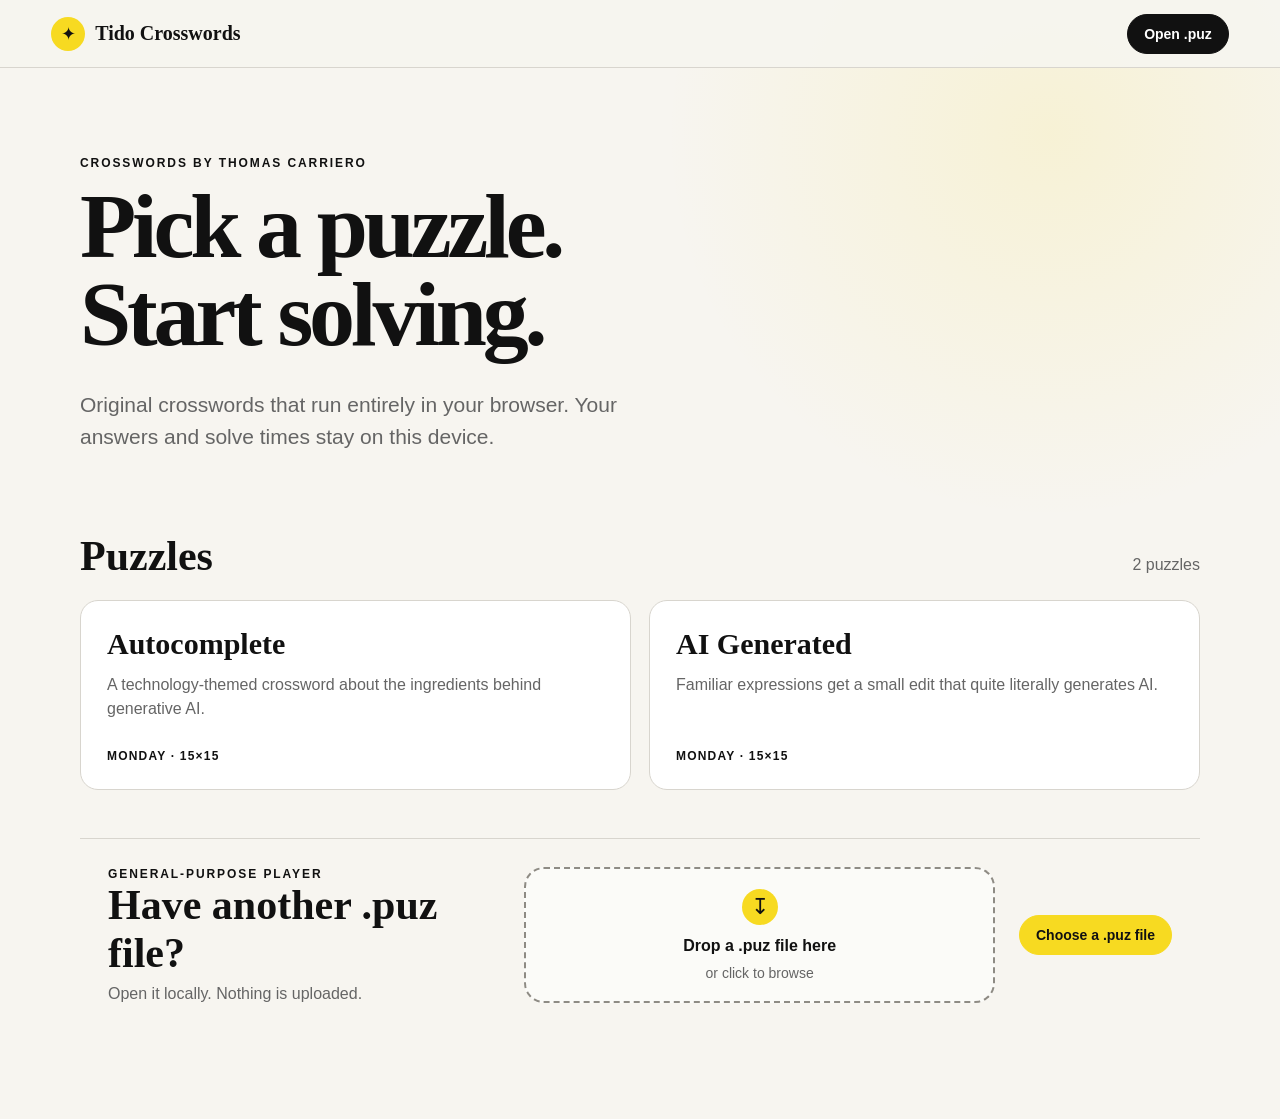
==== web/index.html @ a7cb9ff4 "Build reusable crossword toolkit and puzzle site Generalize the construction and export workflow, pr" ====
<!doctype html>
<html lang="en">
  <head>
    <meta charset="utf-8" />
    <meta name="viewport" content="width=device-width, initial-scale=1" />
    <meta name="color-scheme" content="light" />
    <meta
      name="description"
      content="Original crosswords by Thomas Carriero, plus a private in-browser .puz player."
    />
    <title>Tido Crosswords</title>
    <link rel="stylesheet" href="styles.css" />
  </head>
  <body>
    <header class="site-header">
      <a class="brand" href="index.html" aria-label="Tido Crosswords home">
        <span class="brand-mark" aria-hidden="true">✦</span>
        <span>Tido Crosswords</span>
      </a>
      <button class="button button-dark" id="open-button" type="button">
        Open .puz
      </button>
      <input id="file-input" type="file" accept=".puz,application/x-crossword" hidden />
    </header>

    <main>
      <section class="welcome" id="welcome">
        <div class="welcome-copy">
          <p class="eyebrow">CROSSWORDS BY THOMAS CARRIERO</p>
          <h1>Pick a puzzle.<br />Start solving.</h1>
          <p class="intro">
            Original crosswords that run entirely in your browser. Your
            answers and solve times stay on this device.
          </p>
        </div>
        <section class="puzzle-library" aria-labelledby="puzzle-library-title">
          <div class="library-heading">
            <h2 id="puzzle-library-title">Puzzles</h2>
            <p id="library-status" aria-live="polite">Loading puzzles…</p>
          </div>
          <div class="puzzle-cards" id="puzzle-list"></div>
        </section>
        <section class="open-your-own" aria-labelledby="open-your-own-title">
          <div>
            <p class="eyebrow">GENERAL-PURPOSE PLAYER</p>
            <h2 id="open-your-own-title">Have another .puz file?</h2>
            <p>Open it locally. Nothing is uploaded.</p>
          </div>
          <button class="drop-zone" id="drop-zone" type="button">
            <span class="drop-icon" aria-hidden="true">↧</span>
            <strong>Drop a .puz file here</strong>
            <span>or click to browse</span>
          </button>
          <button class="button button-primary" id="welcome-open" type="button">
            Choose a .puz file
          </button>
        </section>
      </section>

      <section class="solver" id="solver" hidden>
        <div class="puzzle-heading">
          <div>
            <p class="eyebrow">CROSSWORD</p>
            <h1 id="puzzle-title">Untitled Crossword</h1>
            <p class="byline" id="puzzle-author"></p>
          </div>
          <div class="puzzle-actions">
            <button class="button button-quiet" id="gallery-button" type="button">
              All puzzles
            </button>
            <div class="timer" id="timer" aria-label="Elapsed time">0:00</div>
            <button class="button button-quiet" id="check-button" type="button">
              Check
            </button>
            <button class="button button-quiet" id="reveal-button" type="button">
              Reveal word
            </button>
            <button class="button button-quiet" id="reset-button" type="button">
              Reset
            </button>
          </div>
        </div>

        <div class="solver-layout">
          <div class="board-column">
            <div
              class="grid"
              id="grid"
              role="grid"
              aria-label="Crossword grid"
              tabindex="0"
            ></div>
            <input
              class="keyboard-input"
              id="keyboard-input"
              type="text"
              inputmode="text"
              autocomplete="off"
              autocapitalize="characters"
              spellcheck="false"
              aria-label="Crossword letter input"
            />
            <div class="current-clue" id="current-clue" aria-live="polite"></div>
            <p class="keyboard-help">
              Arrow keys move · Space or Enter changes direction · Tab skips clues
            </p>
          </div>

          <aside class="clues" aria-label="Crossword clues">
            <section class="clue-section">
              <h2>Across</h2>
              <ol class="clue-list" id="across-clues"></ol>
            </section>
            <section class="clue-section">
              <h2>Down</h2>
              <ol class="clue-list" id="down-clues"></ol>
            </section>
          </aside>
        </div>
      </section>
    </main>

    <div class="toast" id="toast" role="status" aria-live="polite"></div>

    <script src="puz.js"></script>
    <script src="app.js"></script>
  </body>
</html>
---- web/styles.css ----
:root {
  --ink: #111111;
  --muted: #656565;
  --paper: #f7f5f0;
  --panel: #ffffff;
  --line: #d8d5ce;
  --yellow: #f7da21;
  --blue: #a7d8ff;
  --blue-soft: #dceeff;
  --wrong: #f5b8b8;
  --revealed: #2c6c9c;
  font-family:
    Inter, ui-sans-serif, -apple-system, BlinkMacSystemFont, "Segoe UI", sans-serif;
  color: var(--ink);
  background: var(--paper);
  font-synthesis: none;
}

* {
  box-sizing: border-box;
}

html,
body {
  min-height: 100%;
  margin: 0;
}

body {
  background:
    radial-gradient(circle at 82% 12%, rgba(247, 218, 33, 0.13), transparent 24rem),
    var(--paper);
}

button,
input {
  font: inherit;
}

button {
  color: inherit;
}

.site-header {
  height: 68px;
  padding: 0 clamp(18px, 4vw, 64px);
  border-bottom: 1px solid var(--line);
  background: rgba(247, 245, 240, 0.9);
  display: flex;
  align-items: center;
  justify-content: space-between;
  position: relative;
  z-index: 10;
}

.brand {
  display: inline-flex;
  align-items: center;
  gap: 10px;
  color: var(--ink);
  font-family: Georgia, "Times New Roman", serif;
  font-size: 20px;
  font-weight: 700;
  text-decoration: none;
}

.brand-mark {
  width: 34px;
  height: 34px;
  border-radius: 50%;
  background: var(--yellow);
  display: grid;
  place-items: center;
  font-family: ui-sans-serif, sans-serif;
  font-size: 18px;
}

.button {
  min-height: 40px;
  padding: 9px 16px;
  border: 1px solid var(--ink);
  border-radius: 999px;
  background: transparent;
  font-size: 14px;
  font-weight: 700;
  cursor: pointer;
  transition:
    transform 120ms ease,
    background 120ms ease,
    color 120ms ease;
}

.button:hover {
  transform: translateY(-1px);
}

.button:focus-visible,
.drop-zone:focus-visible,
.puzzle-card:focus-visible,
.cell:focus-visible,
.clue-button:focus-visible {
  outline: 3px solid #2674b8;
  outline-offset: 3px;
}

.button-dark {
  background: var(--ink);
  color: white;
}

.button-primary {
  border-color: var(--yellow);
  background: var(--yellow);
}

.button-large {
  min-height: 50px;
  padding-inline: 24px;
  font-size: 16px;
}

.button-quiet {
  border-color: var(--line);
  background: var(--panel);
}

.welcome {
  width: min(1120px, calc(100% - 36px));
  min-height: calc(100vh - 68px);
  margin: 0 auto;
  padding: clamp(48px, 7vw, 88px) 0;
  display: grid;
  gap: 48px;
  align-content: start;
}

.eyebrow {
  margin: 0 0 12px;
  font-size: 12px;
  font-weight: 800;
  letter-spacing: 0.16em;
}

.welcome h1,
.puzzle-heading h1 {
  font-family: Georgia, "Times New Roman", serif;
  letter-spacing: -0.045em;
}

.welcome h1 {
  max-width: 720px;
  margin: 0;
  font-size: clamp(48px, 7.3vw, 92px);
  line-height: 0.96;
}

.intro {
  max-width: 590px;
  margin: 30px 0;
  color: var(--muted);
  font-size: clamp(17px, 2vw, 21px);
  line-height: 1.55;
}

.puzzle-library {
  display: grid;
  gap: 20px;
}

.library-heading {
  display: flex;
  align-items: baseline;
  justify-content: space-between;
  gap: 24px;
}

.library-heading h2,
.open-your-own h2 {
  margin: 0;
  font-family: Georgia, "Times New Roman", serif;
  font-size: clamp(28px, 4vw, 42px);
}

.library-heading p,
.open-your-own p {
  margin: 0;
  color: var(--muted);
}

.puzzle-cards {
  display: grid;
  grid-template-columns: repeat(auto-fit, minmax(260px, 1fr));
  gap: 18px;
}

.puzzle-card {
  min-height: 190px;
  padding: 26px;
  border: 1px solid var(--line);
  border-radius: 18px;
  background: var(--panel);
  display: flex;
  flex-direction: column;
  align-items: flex-start;
  gap: 12px;
  text-align: left;
  cursor: pointer;
  transition:
    transform 140ms ease,
    border-color 140ms ease,
    box-shadow 140ms ease;
}

.puzzle-card:hover {
  border-color: var(--ink);
  box-shadow: 0 12px 30px rgba(17, 17, 17, 0.08);
  transform: translateY(-2px);
}

.puzzle-card h3 {
  margin: 0;
  font-family: Georgia, "Times New Roman", serif;
  font-size: 30px;
}

.puzzle-card p {
  margin: 0;
  color: var(--muted);
  line-height: 1.5;
}

.puzzle-meta {
  margin-top: auto;
  font-size: 12px;
  font-weight: 800;
  letter-spacing: 0.1em;
  text-transform: uppercase;
}

.open-your-own {
  padding: 28px;
  border-top: 1px solid var(--line);
  display: grid;
  grid-template-columns: minmax(220px, 1fr) minmax(280px, 1.2fr) auto;
  align-items: center;
  gap: 24px;
}

.open-your-own .eyebrow {
  color: var(--ink);
}

.open-your-own h2 {
  margin-bottom: 8px;
}

.drop-zone {
  min-height: 120px;
  padding: 20px;
  border: 2px dashed #8e8b84;
  border-radius: 20px;
  background: rgba(255, 255, 255, 0.55);
  display: flex;
  flex-direction: column;
  align-items: center;
  justify-content: center;
  gap: 10px;
  cursor: pointer;
  transition:
    border-color 150ms ease,
    background 150ms ease,
    transform 150ms ease;
}

.drop-zone:hover,
.drop-zone.is-dragging {
  border-color: var(--ink);
  background: var(--panel);
  transform: translateY(-2px);
}

.drop-zone span:last-child {
  color: var(--muted);
  font-size: 14px;
}

.drop-icon {
  width: 36px;
  height: 36px;
  margin-bottom: 2px;
  border-radius: 50%;
  background: var(--yellow);
  display: grid;
  place-items: center;
  font-size: 22px;
  line-height: 1;
}

.solver {
  width: min(1500px, calc(100% - 36px));
  margin: 0 auto;
  padding: 36px 0 64px;
}

.puzzle-heading {
  margin-bottom: 28px;
  padding-bottom: 24px;
  border-bottom: 1px solid var(--line);
  display: flex;
  align-items: flex-end;
  justify-content: space-between;
  gap: 28px;
}

.puzzle-heading h1 {
  margin: 0;
  font-size: clamp(32px, 4vw, 52px);
  line-height: 1.05;
}

.byline {
  margin: 8px 0 0;
  color: var(--muted);
  font-size: 14px;
}

.puzzle-actions {
  display: flex;
  align-items: center;
  justify-content: flex-end;
  flex-wrap: wrap;
  gap: 8px;
}

.timer {
  min-width: 76px;
  padding-right: 14px;
  font-variant-numeric: tabular-nums;
  font-size: 22px;
  font-weight: 700;
  text-align: right;
}

.solver-layout {
  display: grid;
  grid-template-columns: minmax(360px, 680px) minmax(420px, 1fr);
  gap: clamp(32px, 5vw, 80px);
  align-items: start;
}

.board-column {
  width: 100%;
  min-width: 0;
}

.grid {
  --columns: 15;
  width: 100%;
  aspect-ratio: var(--columns) / var(--rows, 15);
  border: 3px solid var(--ink);
  background: var(--ink);
  display: grid;
  grid-template-columns: repeat(var(--columns), minmax(0, 1fr));
  grid-template-rows: repeat(var(--rows), minmax(0, 1fr));
  gap: 1px;
  user-select: none;
}

.grid:focus {
  outline: none;
}

.keyboard-input {
  width: 1px;
  height: 1px;
  padding: 0;
  border: 0;
  opacity: 0;
  position: fixed;
  left: 0;
  bottom: 0;
  font-size: 16px;
  pointer-events: none;
}

.cell {
  min-width: 0;
  min-height: 0;
  padding: 0;
  border: 0;
  border-radius: 0;
  background: white;
  position: relative;
  display: grid;
  place-items: center;
  cursor: pointer;
  line-height: 1;
}

.cell.block {
  background: var(--ink);
  cursor: default;
}

.cell.in-word {
  background: var(--blue-soft);
}

.cell.selected {
  background: var(--blue);
}

.cell.wrong {
  background: var(--wrong);
}

.cell.revealed .letter {
  color: var(--revealed);
}

.cell-number {
  position: absolute;
  top: 2px;
  left: 3px;
  z-index: 1;
  font-size: clamp(6px, 1.05vw, 12px);
  font-weight: 600;
}

.letter {
  padding-top: 8%;
  font-size: clamp(13px, 2.65vw, 34px);
  font-weight: 500;
  text-transform: uppercase;
}

.current-clue {
  min-height: 64px;
  margin-top: 12px;
  padding: 14px 16px;
  border-left: 6px solid #4d9dd8;
  background: var(--blue-soft);
  display: flex;
  align-items: baseline;
  gap: 10px;
  line-height: 1.35;
}

.current-clue-number {
  flex: none;
  font-weight: 800;
}

.keyboard-help {
  margin: 12px 0 0;
  color: var(--muted);
  font-size: 12px;
  text-align: center;
}

.clues {
  max-height: min(800px, calc(100vh - 190px));
  padding-right: 8px;
  display: grid;
  grid-template-columns: repeat(2, minmax(0, 1fr));
  gap: 26px;
  overflow: auto;
  scrollbar-color: #a8a59f transparent;
}

.clue-section h2 {
  margin: 0 0 12px;
  padding-bottom: 10px;
  border-bottom: 2px solid var(--ink);
  font-family: Georgia, "Times New Roman", serif;
  font-size: 24px;
}

.clue-list {
  margin: 0;
  padding: 0;
  list-style: none;
}

.clue-button {
  width: 100%;
  padding: 9px 8px;
  border: 0;
  border-radius: 4px;
  background: transparent;
  display: grid;
  grid-template-columns: 32px 1fr;
  gap: 4px;
  text-align: left;
  line-height: 1.35;
  cursor: pointer;
}

.clue-button:hover {
  background: #eceae5;
}

.clue-button.active {
  background: var(--blue-soft);
}

.clue-number {
  font-weight: 800;
  text-align: right;
}

.toast {
  max-width: min(420px, calc(100% - 32px));
  min-height: 44px;
  padding: 12px 18px;
  border-radius: 999px;
  background: var(--ink);
  color: white;
  box-shadow: 0 8px 30px rgba(0, 0, 0, 0.2);
  position: fixed;
  left: 50%;
  bottom: 22px;
  z-index: 20;
  opacity: 0;
  pointer-events: none;
  text-align: center;
  transform: translate(-50%, 12px);
  transition:
    opacity 180ms ease,
    transform 180ms ease;
}

.toast.visible {
  opacity: 1;
  transform: translate(-50%, 0);
}

@media (max-width: 1040px) {
  .solver-layout {
    grid-template-columns: minmax(0, 650px);
    justify-content: center;
  }

  .clues {
    max-height: none;
    padding-right: 0;
    overflow: visible;
  }
}

@media (max-width: 760px) {
  .site-header {
    height: 60px;
  }

  .brand {
    font-size: 17px;
  }

  .brand-mark {
    width: 30px;
    height: 30px;
  }

  .welcome {
    min-height: calc(100vh - 60px);
    padding: 48px 0;
    gap: 38px;
  }

  .library-heading {
    align-items: flex-start;
    flex-direction: column;
    gap: 6px;
  }

  .open-your-own {
    padding-inline: 0;
    grid-template-columns: 1fr;
  }

  .drop-zone {
    min-height: 150px;
  }

  .solver {
    width: 100%;
    padding-top: 22px;
  }

  .puzzle-heading {
    width: calc(100% - 28px);
    margin-inline: auto;
    align-items: flex-start;
    flex-direction: column;
    gap: 18px;
  }

  .puzzle-actions {
    width: 100%;
    justify-content: flex-start;
  }

  .timer {
    margin-right: auto;
    padding-right: 6px;
    text-align: left;
  }

  .solver-layout {
    display: block;
  }

  .grid {
    border-right-width: 2px;
    border-left-width: 2px;
  }

  .cell-number {
    top: 1px;
    left: 2px;
    font-size: clamp(6px, 1.8vw, 11px);
  }

  .letter {
    font-size: clamp(14px, 5.2vw, 31px);
  }

  .current-clue {
    margin-top: 0;
    border-left: 0;
    border-bottom: 1px solid #b5d1e8;
  }

  .keyboard-help {
    display: none;
  }

  .clues {
    padding: 32px 14px 0;
    grid-template-columns: 1fr;
  }
}

@media (max-width: 470px) {
  .site-header .button {
    min-height: 36px;
    padding: 7px 12px;
    font-size: 12px;
  }

  .brand-mark {
    display: none;
  }

  .welcome h1 {
    font-size: 46px;
  }

  .button-quiet {
    padding-inline: 11px;
    font-size: 12px;
  }
}

@media (prefers-reduced-motion: reduce) {
  *,
  *::before,
  *::after {
    scroll-behavior: auto !important;
    transition-duration: 0.01ms !important;
  }
}
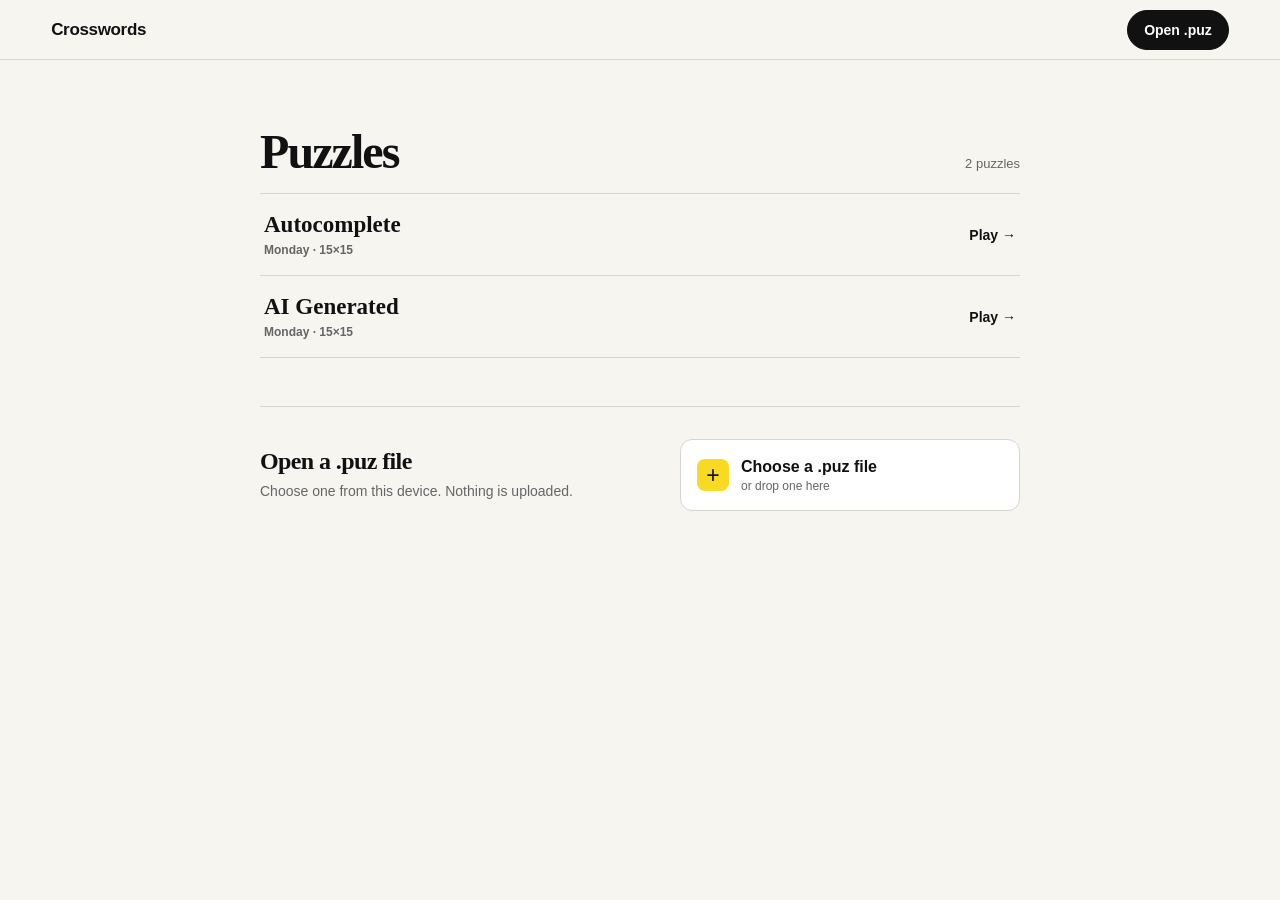
==== commit 9641f1a3: "Simplify crossword puzzle selection Put the puzzle list and local file picker first, and keep naviga" ====
--- a/web/index.html
+++ b/web/index.html
@@ -2,21 +2,21 @@
 <html lang="en">
   <head>
     <meta charset="utf-8" />
-    <meta name="viewport" content="width=device-width, initial-scale=1" />
+    <meta
+      name="viewport"
+      content="width=device-width, initial-scale=1, viewport-fit=cover"
+    />
     <meta name="color-scheme" content="light" />
     <meta
       name="description"
-      content="Original crosswords by Thomas Carriero, plus a private in-browser .puz player."
+      content="Play a crossword or open a .puz file in your browser."
     />
-    <title>Tido Crosswords</title>
+    <title>Crosswords</title>
     <link rel="stylesheet" href="styles.css" />
   </head>
   <body>
     <header class="site-header">
-      <a class="brand" href="index.html" aria-label="Tido Crosswords home">
-        <span class="brand-mark" aria-hidden="true">✦</span>
-        <span>Tido Crosswords</span>
-      </a>
+      <a class="brand" href="/" aria-label="Crosswords home">Crosswords</a>
       <button class="button button-dark" id="open-button" type="button">
         Open .puz
       </button>
@@ -25,34 +25,24 @@
 
     <main>
       <section class="welcome" id="welcome">
-        <div class="welcome-copy">
-          <p class="eyebrow">CROSSWORDS BY THOMAS CARRIERO</p>
-          <h1>Pick a puzzle.<br />Start solving.</h1>
-          <p class="intro">
-            Original crosswords that run entirely in your browser. Your
-            answers and solve times stay on this device.
-          </p>
-        </div>
         <section class="puzzle-library" aria-labelledby="puzzle-library-title">
           <div class="library-heading">
-            <h2 id="puzzle-library-title">Puzzles</h2>
+            <h1 id="puzzle-library-title">Puzzles</h1>
             <p id="library-status" aria-live="polite">Loading puzzles…</p>
           </div>
           <div class="puzzle-cards" id="puzzle-list"></div>
         </section>
         <section class="open-your-own" aria-labelledby="open-your-own-title">
           <div>
-            <p class="eyebrow">GENERAL-PURPOSE PLAYER</p>
-            <h2 id="open-your-own-title">Have another .puz file?</h2>
-            <p>Open it locally. Nothing is uploaded.</p>
+            <h2 id="open-your-own-title">Open a .puz file</h2>
+            <p>Choose one from this device. Nothing is uploaded.</p>
           </div>
           <button class="drop-zone" id="drop-zone" type="button">
-            <span class="drop-icon" aria-hidden="true">↧</span>
-            <strong>Drop a .puz file here</strong>
-            <span>or click to browse</span>
-          </button>
-          <button class="button button-primary" id="welcome-open" type="button">
-            Choose a .puz file
+            <span class="drop-icon" aria-hidden="true">+</span>
+            <span class="drop-copy">
+              <strong>Choose a .puz file</strong>
+              <span>or drop one here</span>
+            </span>
           </button>
         </section>
       </section>
@@ -66,14 +56,16 @@
           </div>
           <div class="puzzle-actions">
             <button class="button button-quiet" id="gallery-button" type="button">
-              All puzzles
+              <span class="wide-label">All puzzles</span>
+              <span class="narrow-label">Puzzles</span>
             </button>
             <div class="timer" id="timer" aria-label="Elapsed time">0:00</div>
             <button class="button button-quiet" id="check-button" type="button">
               Check
             </button>
             <button class="button button-quiet" id="reveal-button" type="button">
-              Reveal word
+              <span class="wide-label">Reveal word</span>
+              <span class="narrow-label">Reveal</span>
             </button>
             <button class="button button-quiet" id="reset-button" type="button">
               Reset
@@ -97,6 +89,8 @@
               inputmode="text"
               autocomplete="off"
               autocapitalize="characters"
+              autocorrect="off"
+              enterkeyhint="next"
               spellcheck="false"
               aria-label="Crossword letter input"
             />
--- a/web/styles.css
+++ b/web/styles.css
@@ -20,6 +20,14 @@
   box-sizing: border-box;
 }
 
+[hidden] {
+  display: none !important;
+}
+
+html {
+  -webkit-text-size-adjust: 100%;
+}
+
 html,
 body {
   min-height: 100%;
@@ -27,9 +35,8 @@
 }
 
 body {
-  background:
-    radial-gradient(circle at 82% 12%, rgba(247, 218, 33, 0.13), transparent 24rem),
-    var(--paper);
+  overflow-x: hidden;
+  background: var(--paper);
 }
 
 button,
@@ -39,13 +46,14 @@
 
 button {
   color: inherit;
+  touch-action: manipulation;
 }
 
 .site-header {
-  height: 68px;
+  height: 60px;
   padding: 0 clamp(18px, 4vw, 64px);
   border-bottom: 1px solid var(--line);
-  background: rgba(247, 245, 240, 0.9);
+  background: var(--paper);
   display: flex;
   align-items: center;
   justify-content: space-between;
@@ -56,23 +64,11 @@
 .brand {
   display: inline-flex;
   align-items: center;
-  gap: 10px;
   color: var(--ink);
-  font-family: Georgia, "Times New Roman", serif;
-  font-size: 20px;
-  font-weight: 700;
+  font-size: 17px;
+  font-weight: 800;
+  letter-spacing: -0.02em;
   text-decoration: none;
-}
-
-.brand-mark {
-  width: 34px;
-  height: 34px;
-  border-radius: 50%;
-  background: var(--yellow);
-  display: grid;
-  place-items: center;
-  font-family: ui-sans-serif, sans-serif;
-  font-size: 18px;
 }
 
 .button {
@@ -108,27 +104,20 @@
   color: white;
 }
 
-.button-primary {
-  border-color: var(--yellow);
-  background: var(--yellow);
-}
-
-.button-large {
-  min-height: 50px;
-  padding-inline: 24px;
-  font-size: 16px;
-}
-
 .button-quiet {
   border-color: var(--line);
   background: var(--panel);
 }
 
+.narrow-label {
+  display: none;
+}
+
 .welcome {
-  width: min(1120px, calc(100% - 36px));
-  min-height: calc(100vh - 68px);
+  width: min(760px, calc(100% - 36px));
+  min-height: calc(100vh - 60px);
   margin: 0 auto;
-  padding: clamp(48px, 7vw, 88px) 0;
+  padding: clamp(36px, 6vw, 64px) 0;
   display: grid;
   gap: 48px;
   align-content: start;
@@ -141,158 +130,160 @@
   letter-spacing: 0.16em;
 }
 
-.welcome h1,
 .puzzle-heading h1 {
   font-family: Georgia, "Times New Roman", serif;
   letter-spacing: -0.045em;
 }
 
-.welcome h1 {
-  max-width: 720px;
-  margin: 0;
-  font-size: clamp(48px, 7.3vw, 92px);
-  line-height: 0.96;
-}
-
-.intro {
-  max-width: 590px;
-  margin: 30px 0;
-  color: var(--muted);
-  font-size: clamp(17px, 2vw, 21px);
-  line-height: 1.55;
-}
-
 .puzzle-library {
   display: grid;
-  gap: 20px;
+  gap: 14px;
 }
 
 .library-heading {
   display: flex;
   align-items: baseline;
   justify-content: space-between;
+  gap: 16px;
+}
+
+.library-heading h1 {
+  margin: 0;
+  font-family: Georgia, "Times New Roman", serif;
+  font-size: clamp(36px, 5vw, 48px);
+  letter-spacing: -0.04em;
+}
+
+.library-heading p {
+  margin: 0;
+  color: var(--muted);
+  font-size: 13px;
+}
+
+.puzzle-cards {
+  border-top: 1px solid var(--line);
+  display: block;
+}
+
+.puzzle-card {
+  width: 100%;
+  min-height: 82px;
+  padding: 16px 4px;
+  border: 0;
+  border-bottom: 1px solid var(--line);
+  border-radius: 0;
+  background: transparent;
+  display: flex;
+  align-items: center;
+  justify-content: space-between;
+  gap: 20px;
+  text-align: left;
+  cursor: pointer;
+  transition:
+    background 120ms ease,
+    padding 120ms ease;
+}
+
+.puzzle-card:hover {
+  padding-inline: 12px;
+  background: var(--panel);
+}
+
+.puzzle-card-copy {
+  min-width: 0;
+  display: grid;
+  gap: 5px;
+}
+
+.puzzle-card h2 {
+  margin: 0;
+  font-family: Georgia, "Times New Roman", serif;
+  font-size: 23px;
+  line-height: 1.1;
+}
+
+.puzzle-meta {
+  color: var(--muted);
+  font-size: 12px;
+  font-weight: 600;
+}
+
+.puzzle-card-action {
+  flex: none;
+  font-size: 14px;
+  font-weight: 700;
+}
+
+.puzzle-card-action::after {
+  content: " →";
+}
+
+.open-your-own {
+  padding-top: 32px;
+  border-top: 1px solid var(--line);
+  display: grid;
+  grid-template-columns: minmax(0, 1fr) minmax(260px, 340px);
+  align-items: center;
   gap: 24px;
 }
 
-.library-heading h2,
 .open-your-own h2 {
   margin: 0;
   font-family: Georgia, "Times New Roman", serif;
-  font-size: clamp(28px, 4vw, 42px);
-}
-
-.library-heading p,
+  font-size: 24px;
+  letter-spacing: -0.025em;
+}
+
 .open-your-own p {
-  margin: 0;
+  margin: 7px 0 0;
   color: var(--muted);
-}
-
-.puzzle-cards {
-  display: grid;
-  grid-template-columns: repeat(auto-fit, minmax(260px, 1fr));
-  gap: 18px;
-}
-
-.puzzle-card {
-  min-height: 190px;
-  padding: 26px;
+  font-size: 14px;
+  line-height: 1.4;
+}
+
+.drop-zone {
+  width: 100%;
+  min-height: 72px;
+  padding: 14px 16px;
   border: 1px solid var(--line);
-  border-radius: 18px;
+  border-radius: 12px;
   background: var(--panel);
   display: flex;
-  flex-direction: column;
-  align-items: flex-start;
+  align-items: center;
+  justify-content: flex-start;
   gap: 12px;
   text-align: left;
   cursor: pointer;
   transition:
-    transform 140ms ease,
-    border-color 140ms ease,
-    box-shadow 140ms ease;
-}
-
-.puzzle-card:hover {
-  border-color: var(--ink);
-  box-shadow: 0 12px 30px rgba(17, 17, 17, 0.08);
-  transform: translateY(-2px);
-}
-
-.puzzle-card h3 {
-  margin: 0;
-  font-family: Georgia, "Times New Roman", serif;
-  font-size: 30px;
-}
-
-.puzzle-card p {
-  margin: 0;
-  color: var(--muted);
-  line-height: 1.5;
-}
-
-.puzzle-meta {
-  margin-top: auto;
-  font-size: 12px;
-  font-weight: 800;
-  letter-spacing: 0.1em;
-  text-transform: uppercase;
-}
-
-.open-your-own {
-  padding: 28px;
-  border-top: 1px solid var(--line);
-  display: grid;
-  grid-template-columns: minmax(220px, 1fr) minmax(280px, 1.2fr) auto;
-  align-items: center;
-  gap: 24px;
-}
-
-.open-your-own .eyebrow {
-  color: var(--ink);
-}
-
-.open-your-own h2 {
-  margin-bottom: 8px;
-}
-
-.drop-zone {
-  min-height: 120px;
-  padding: 20px;
-  border: 2px dashed #8e8b84;
-  border-radius: 20px;
-  background: rgba(255, 255, 255, 0.55);
-  display: flex;
-  flex-direction: column;
-  align-items: center;
-  justify-content: center;
-  gap: 10px;
-  cursor: pointer;
-  transition:
     border-color 150ms ease,
-    background 150ms ease,
-    transform 150ms ease;
+    background 150ms ease;
 }
 
 .drop-zone:hover,
 .drop-zone.is-dragging {
   border-color: var(--ink);
-  background: var(--panel);
-  transform: translateY(-2px);
-}
-
-.drop-zone span:last-child {
+  background: #fff;
+}
+
+.drop-copy {
+  display: grid;
+  gap: 3px;
+}
+
+.drop-copy span {
   color: var(--muted);
-  font-size: 14px;
+  font-size: 12px;
 }
 
 .drop-icon {
-  width: 36px;
-  height: 36px;
-  margin-bottom: 2px;
-  border-radius: 50%;
+  width: 32px;
+  height: 32px;
+  border-radius: 8px;
   background: var(--yellow);
   display: grid;
   place-items: center;
-  font-size: 22px;
+  flex: none;
+  font-size: 23px;
   line-height: 1;
 }
 
@@ -550,28 +541,30 @@
 
 @media (max-width: 760px) {
   .site-header {
-    height: 60px;
+    height: calc(56px + env(safe-area-inset-top));
+    padding-top: env(safe-area-inset-top);
+    padding-right: max(14px, env(safe-area-inset-right));
+    padding-left: max(14px, env(safe-area-inset-left));
+  }
+
+  body.is-solving .site-header {
+    display: none;
   }
 
   .brand {
-    font-size: 17px;
-  }
-
-  .brand-mark {
-    width: 30px;
-    height: 30px;
+    font-size: 16px;
   }
 
   .welcome {
-    min-height: calc(100vh - 60px);
-    padding: 48px 0;
-    gap: 38px;
+    min-height: calc(100vh - 56px);
+    padding: 28px 0 40px;
+    gap: 36px;
   }
 
   .library-heading {
-    align-items: flex-start;
-    flex-direction: column;
-    gap: 6px;
+    align-items: baseline;
+    flex-direction: row;
+    gap: 12px;
   }
 
   .open-your-own {
@@ -580,30 +573,65 @@
   }
 
   .drop-zone {
-    min-height: 150px;
+    min-height: 68px;
   }
 
   .solver {
     width: 100%;
-    padding-top: 22px;
+    min-height: 100dvh;
+    padding: max(12px, env(safe-area-inset-top)) 0
+      max(48px, env(safe-area-inset-bottom));
   }
 
   .puzzle-heading {
     width: calc(100% - 28px);
-    margin-inline: auto;
+    margin: 0 auto 12px;
+    padding-bottom: 12px;
     align-items: flex-start;
     flex-direction: column;
-    gap: 18px;
+    gap: 10px;
+  }
+
+  .puzzle-heading .eyebrow {
+    display: none;
+  }
+
+  .puzzle-heading h1 {
+    font-size: clamp(28px, 8vw, 38px);
+    line-height: 1;
+  }
+
+  .byline {
+    margin-top: 4px;
   }
 
   .puzzle-actions {
     width: 100%;
+    flex-wrap: nowrap;
     justify-content: flex-start;
+    gap: 4px;
+    overflow-x: auto;
+    scrollbar-width: none;
+  }
+
+  .puzzle-actions::-webkit-scrollbar {
+    display: none;
+  }
+
+  .puzzle-actions .button {
+    min-height: 40px;
+    padding: 7px 9px;
+    flex: none;
+    font-size: 12px;
+    white-space: nowrap;
   }
 
   .timer {
-    margin-right: auto;
-    padding-right: 6px;
+    min-width: 48px;
+    margin: 0;
+    padding: 0 2px;
+    flex: none;
+    font-size: 18px;
     text-align: left;
   }
 
@@ -611,9 +639,14 @@
     display: block;
   }
 
+  .board-column {
+    display: flex;
+    flex-direction: column;
+  }
+
   .grid {
-    border-right-width: 2px;
-    border-left-width: 2px;
+    border-width: 2px;
+    order: 0;
   }
 
   .cell-number {
@@ -627,9 +660,16 @@
   }
 
   .current-clue {
-    margin-top: 0;
+    min-height: 54px;
+    margin: 0 0 10px;
+    padding: 10px 14px;
     border-left: 0;
+    border-top: 1px solid #b5d1e8;
     border-bottom: 1px solid #b5d1e8;
+    position: sticky;
+    top: 0;
+    z-index: 6;
+    order: -1;
   }
 
   .keyboard-help {
@@ -637,7 +677,7 @@
   }
 
   .clues {
-    padding: 32px 14px 0;
+    padding: 24px 14px 0;
     grid-template-columns: 1fr;
   }
 }
@@ -649,17 +689,34 @@
     font-size: 12px;
   }
 
-  .brand-mark {
+  .library-heading h1 {
+    font-size: 34px;
+  }
+
+  .puzzle-card {
+    min-height: 76px;
+    padding: 14px 2px;
+  }
+
+  .puzzle-card:hover {
+    padding-inline: 8px;
+  }
+
+  .puzzle-card h2 {
+    font-size: 21px;
+  }
+
+  .puzzle-actions .button-quiet {
+    padding-inline: 7px;
+    font-size: 11px;
+  }
+
+  .wide-label {
     display: none;
   }
 
-  .welcome h1 {
-    font-size: 46px;
-  }
-
-  .button-quiet {
-    padding-inline: 11px;
-    font-size: 12px;
+  .narrow-label {
+    display: inline;
   }
 }
 
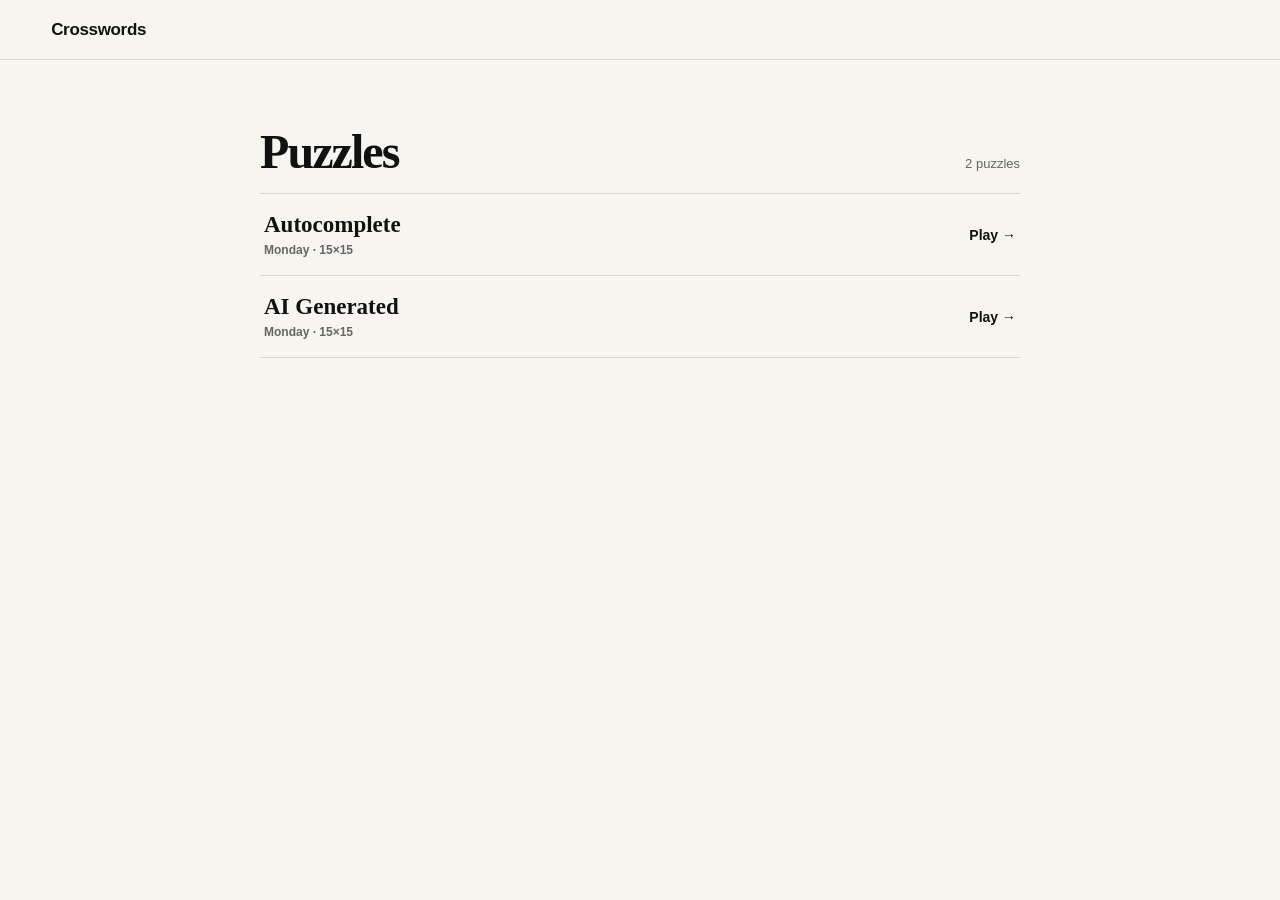
==== commit e317562e: "Remove custom puzzle uploads Keep the site focused on the published puzzle list and bundled solver. " ====
--- a/web/index.html
+++ b/web/index.html
@@ -9,7 +9,7 @@
     <meta name="color-scheme" content="light" />
     <meta
       name="description"
-      content="Play a crossword or open a .puz file in your browser."
+      content="Play crosswords in your browser."
     />
     <title>Crosswords</title>
     <link rel="stylesheet" href="styles.css" />
@@ -17,10 +17,6 @@
   <body>
     <header class="site-header">
       <a class="brand" href="/" aria-label="Crosswords home">Crosswords</a>
-      <button class="button button-dark" id="open-button" type="button">
-        Open .puz
-      </button>
-      <input id="file-input" type="file" accept=".puz,application/x-crossword" hidden />
     </header>
 
     <main>
@@ -31,19 +27,6 @@
             <p id="library-status" aria-live="polite">Loading puzzles…</p>
           </div>
           <div class="puzzle-cards" id="puzzle-list"></div>
-        </section>
-        <section class="open-your-own" aria-labelledby="open-your-own-title">
-          <div>
-            <h2 id="open-your-own-title">Open a .puz file</h2>
-            <p>Choose one from this device. Nothing is uploaded.</p>
-          </div>
-          <button class="drop-zone" id="drop-zone" type="button">
-            <span class="drop-icon" aria-hidden="true">+</span>
-            <span class="drop-copy">
-              <strong>Choose a .puz file</strong>
-              <span>or drop one here</span>
-            </span>
-          </button>
         </section>
       </section>
 
--- a/web/styles.css
+++ b/web/styles.css
@@ -56,7 +56,7 @@
   background: var(--paper);
   display: flex;
   align-items: center;
-  justify-content: space-between;
+  justify-content: flex-start;
   position: relative;
   z-index: 10;
 }
@@ -91,17 +91,11 @@
 }
 
 .button:focus-visible,
-.drop-zone:focus-visible,
 .puzzle-card:focus-visible,
 .cell:focus-visible,
 .clue-button:focus-visible {
   outline: 3px solid #2674b8;
   outline-offset: 3px;
-}
-
-.button-dark {
-  background: var(--ink);
-  color: white;
 }
 
 .button-quiet {
@@ -216,75 +210,6 @@
 
 .puzzle-card-action::after {
   content: " →";
-}
-
-.open-your-own {
-  padding-top: 32px;
-  border-top: 1px solid var(--line);
-  display: grid;
-  grid-template-columns: minmax(0, 1fr) minmax(260px, 340px);
-  align-items: center;
-  gap: 24px;
-}
-
-.open-your-own h2 {
-  margin: 0;
-  font-family: Georgia, "Times New Roman", serif;
-  font-size: 24px;
-  letter-spacing: -0.025em;
-}
-
-.open-your-own p {
-  margin: 7px 0 0;
-  color: var(--muted);
-  font-size: 14px;
-  line-height: 1.4;
-}
-
-.drop-zone {
-  width: 100%;
-  min-height: 72px;
-  padding: 14px 16px;
-  border: 1px solid var(--line);
-  border-radius: 12px;
-  background: var(--panel);
-  display: flex;
-  align-items: center;
-  justify-content: flex-start;
-  gap: 12px;
-  text-align: left;
-  cursor: pointer;
-  transition:
-    border-color 150ms ease,
-    background 150ms ease;
-}
-
-.drop-zone:hover,
-.drop-zone.is-dragging {
-  border-color: var(--ink);
-  background: #fff;
-}
-
-.drop-copy {
-  display: grid;
-  gap: 3px;
-}
-
-.drop-copy span {
-  color: var(--muted);
-  font-size: 12px;
-}
-
-.drop-icon {
-  width: 32px;
-  height: 32px;
-  border-radius: 8px;
-  background: var(--yellow);
-  display: grid;
-  place-items: center;
-  flex: none;
-  font-size: 23px;
-  line-height: 1;
 }
 
 .solver {
@@ -567,15 +492,6 @@
     gap: 12px;
   }
 
-  .open-your-own {
-    padding-inline: 0;
-    grid-template-columns: 1fr;
-  }
-
-  .drop-zone {
-    min-height: 68px;
-  }
-
   .solver {
     width: 100%;
     min-height: 100dvh;
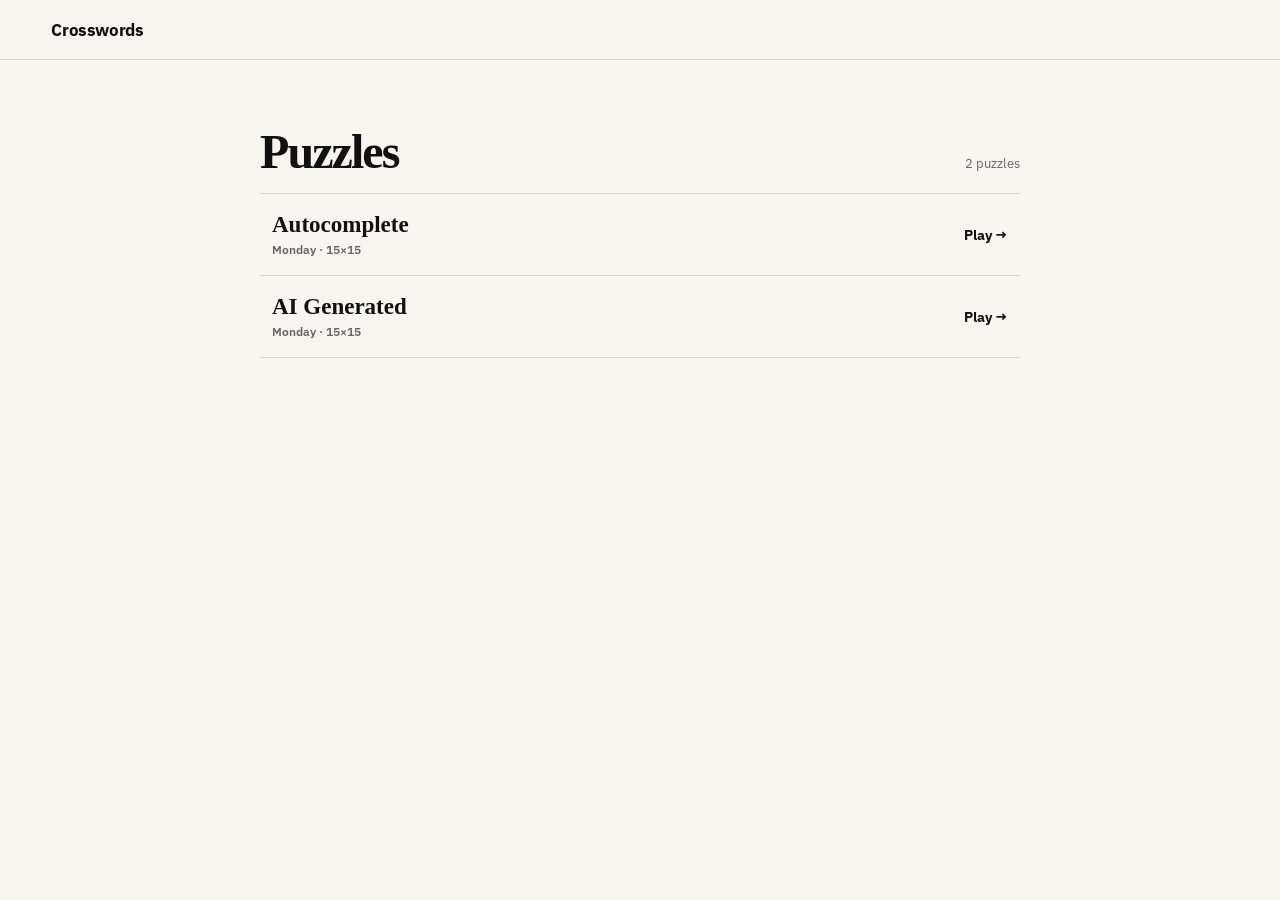
==== commit e912f7f4: "Improve mobile crossword typography Scale lettering to each cell and use IBM Plex for a distinctive," ====
--- a/web/index.html
+++ b/web/index.html
@@ -12,6 +12,12 @@
       content="Play crosswords in your browser."
     />
     <title>Crosswords</title>
+    <link rel="preconnect" href="https://fonts.googleapis.com" />
+    <link rel="preconnect" href="https://fonts.gstatic.com" crossorigin />
+    <link
+      rel="stylesheet"
+      href="https://fonts.googleapis.com/css2?family=IBM+Plex+Sans:wght@400;600;700&amp;family=IBM+Plex+Sans+Condensed:wght@600&amp;display=swap"
+    />
     <link rel="stylesheet" href="styles.css" />
   </head>
   <body>
--- a/web/styles.css
+++ b/web/styles.css
@@ -9,8 +9,12 @@
   --blue-soft: #dceeff;
   --wrong: #f5b8b8;
   --revealed: #2c6c9c;
-  font-family:
-    Inter, ui-sans-serif, -apple-system, BlinkMacSystemFont, "Segoe UI", sans-serif;
+  --font-interface:
+    "IBM Plex Sans", Inter, ui-sans-serif, -apple-system, BlinkMacSystemFont,
+    "Segoe UI", sans-serif;
+  --font-grid:
+    "IBM Plex Sans Condensed", "Arial Narrow", "Helvetica Neue", sans-serif;
+  font-family: var(--font-interface);
   color: var(--ink);
   background: var(--paper);
   font-synthesis: none;
@@ -81,13 +85,15 @@
   font-weight: 700;
   cursor: pointer;
   transition:
-    transform 120ms ease,
-    background 120ms ease,
+    border-color 120ms ease,
+    background-color 120ms ease,
     color 120ms ease;
 }
 
-.button:hover {
-  transform: translateY(-1px);
+@media (hover: hover) {
+  .button:hover {
+    border-color: var(--ink);
+  }
 }
 
 .button:focus-visible,
@@ -162,7 +168,7 @@
 .puzzle-card {
   width: 100%;
   min-height: 82px;
-  padding: 16px 4px;
+  padding: 16px 12px;
   border: 0;
   border-bottom: 1px solid var(--line);
   border-radius: 0;
@@ -174,13 +180,15 @@
   text-align: left;
   cursor: pointer;
   transition:
-    background 120ms ease,
-    padding 120ms ease;
-}
-
-.puzzle-card:hover {
-  padding-inline: 12px;
-  background: var(--panel);
+    background-color 120ms ease,
+    box-shadow 120ms ease;
+}
+
+@media (hover: hover) {
+  .puzzle-card:hover {
+    background: var(--panel);
+    box-shadow: inset 3px 0 0 var(--yellow);
+  }
 }
 
 .puzzle-card-copy {
@@ -311,6 +319,7 @@
   place-items: center;
   cursor: pointer;
   line-height: 1;
+  container-type: size;
 }
 
 .cell.block {
@@ -339,14 +348,19 @@
   top: 2px;
   left: 3px;
   z-index: 1;
-  font-size: clamp(6px, 1.05vw, 12px);
+  font-size: clamp(6px, 1.05vw, 11px);
+  font-size: clamp(6px, 27cqw, 11px);
   font-weight: 600;
+  line-height: 1;
 }
 
 .letter {
-  padding-top: 8%;
-  font-size: clamp(13px, 2.65vw, 34px);
-  font-weight: 500;
+  padding-top: 4%;
+  font-family: var(--font-grid);
+  font-size: clamp(10px, 2.2vw, 30px);
+  font-size: clamp(9px, 68cqw, 30px);
+  font-weight: 600;
+  letter-spacing: 0.015em;
   text-transform: uppercase;
 }
 
@@ -568,11 +582,6 @@
   .cell-number {
     top: 1px;
     left: 2px;
-    font-size: clamp(6px, 1.8vw, 11px);
-  }
-
-  .letter {
-    font-size: clamp(14px, 5.2vw, 31px);
   }
 
   .current-clue {
@@ -611,11 +620,7 @@
 
   .puzzle-card {
     min-height: 76px;
-    padding: 14px 2px;
-  }
-
-  .puzzle-card:hover {
-    padding-inline: 8px;
+    padding: 14px 8px;
   }
 
   .puzzle-card h2 {
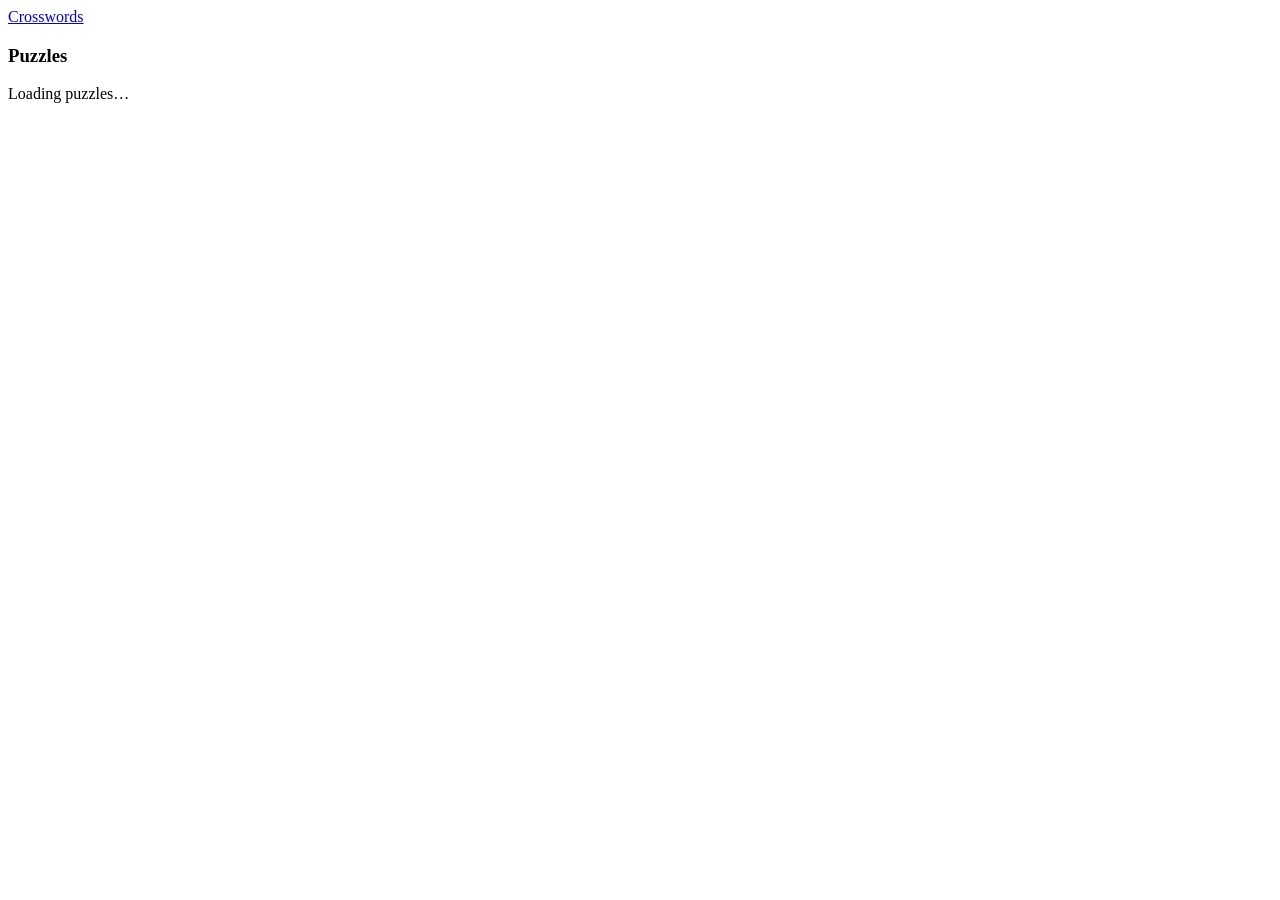
==== commit ea2683cb: "Streamline puzzle navigation Put the grid and clues first, add prominent back navigation, and suppor" ====
--- a/web/index.html
+++ b/web/index.html
@@ -18,7 +18,7 @@
       rel="stylesheet"
       href="https://fonts.googleapis.com/css2?family=IBM+Plex+Sans:wght@400;600;700&amp;family=IBM+Plex+Sans+Condensed:wght@600&amp;display=swap"
     />
-    <link rel="stylesheet" href="styles.css" />
+    <link rel="stylesheet" href="/styles.css" />
   </head>
   <body>
     <header class="site-header">
@@ -38,16 +38,17 @@
 
       <section class="solver" id="solver" hidden>
         <div class="puzzle-heading">
-          <div>
-            <p class="eyebrow">CROSSWORD</p>
-            <h1 id="puzzle-title">Untitled Crossword</h1>
-            <p class="byline" id="puzzle-author"></p>
+          <div class="puzzle-title-group">
+            <button class="puzzle-back" id="gallery-button" type="button">
+              <span aria-hidden="true">←</span>
+              Puzzles
+            </button>
+            <div class="puzzle-title-copy">
+              <h1 id="puzzle-title">Untitled Crossword</h1>
+              <p class="byline" id="puzzle-author"></p>
+            </div>
           </div>
           <div class="puzzle-actions">
-            <button class="button button-quiet" id="gallery-button" type="button">
-              <span class="wide-label">All puzzles</span>
-              <span class="narrow-label">Puzzles</span>
-            </button>
             <div class="timer" id="timer" aria-label="Elapsed time">0:00</div>
             <button class="button button-quiet" id="check-button" type="button">
               Check
@@ -105,7 +106,7 @@
 
     <div class="toast" id="toast" role="status" aria-live="polite"></div>
 
-    <script src="puz.js"></script>
-    <script src="app.js"></script>
+    <script src="/puz.js"></script>
+    <script src="/app.js"></script>
   </body>
 </html>
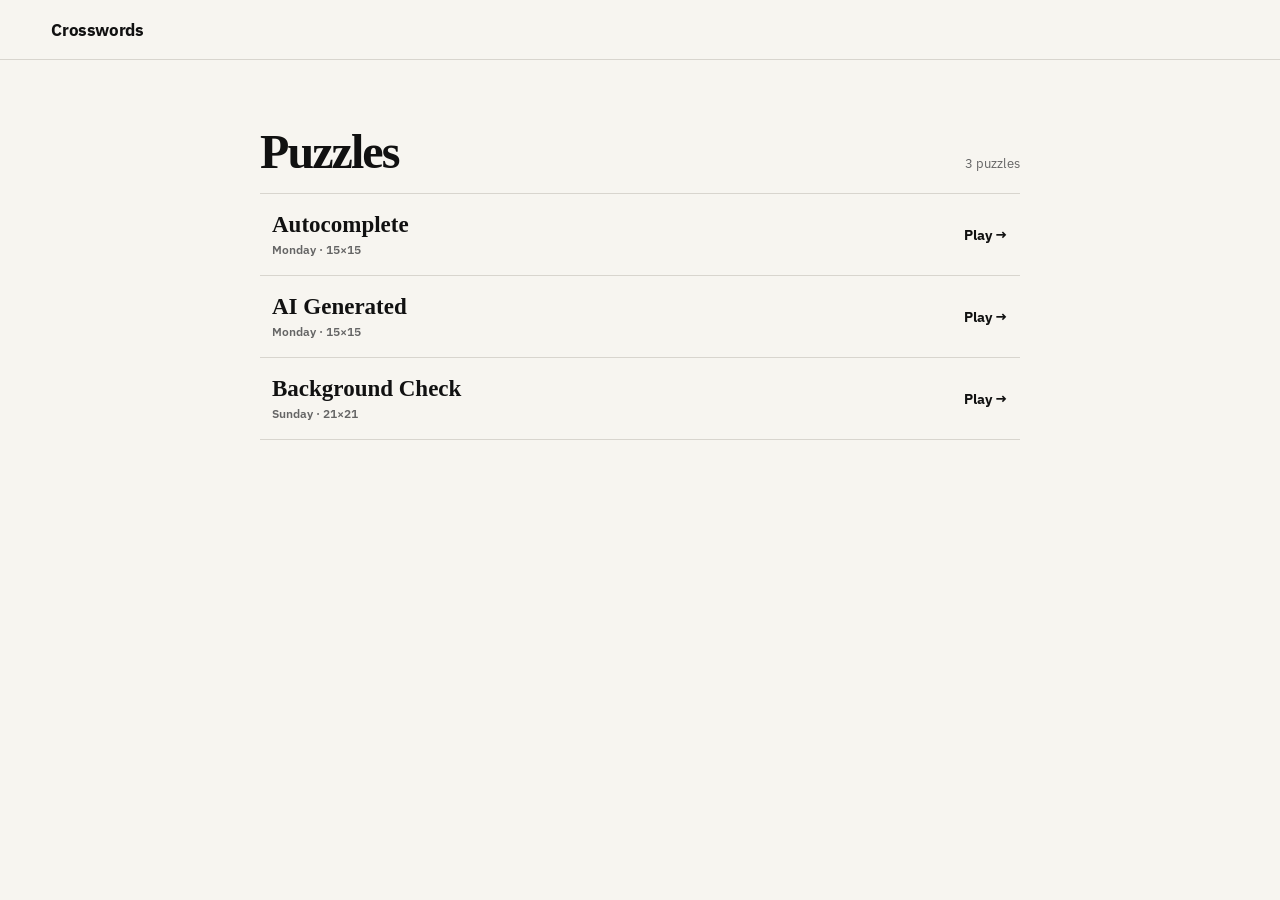
==== commit f18a6124: "Fix mobile grid and clue dock with iOS keyboard Track the visual viewport so the grid shrinks when t" ====
--- a/web/index.html
+++ b/web/index.html
@@ -12,17 +12,41 @@
       content="Play crosswords in your browser."
     />
     <title>Crosswords</title>
+    <script>
+      (function () {
+        "use strict";
+        var path = window.location.pathname;
+        var puzzleMatch = path.match(/^(.*\/)?puzzle\/[^/]+\/?$/);
+        var home;
+        if (puzzleMatch) {
+          home = puzzleMatch[1] || "/";
+        } else if (path.endsWith("/index.html")) {
+          home = path.slice(0, -"index.html".length) || "/";
+        } else if (path === "/" || path.endsWith("/")) {
+          home = path || "/";
+        } else {
+          home = path + "/";
+        }
+        if (home !== "/" && !home.endsWith("/")) {
+          home += "/";
+        }
+        window.__HOME_PATH__ = home;
+        var base = document.createElement("base");
+        base.href = home;
+        document.head.appendChild(base);
+      })();
+    </script>
     <link rel="preconnect" href="https://fonts.googleapis.com" />
     <link rel="preconnect" href="https://fonts.gstatic.com" crossorigin />
     <link
       rel="stylesheet"
       href="https://fonts.googleapis.com/css2?family=IBM+Plex+Sans:wght@400;600;700&amp;family=IBM+Plex+Sans+Condensed:wght@600&amp;display=swap"
     />
-    <link rel="stylesheet" href="/styles.css" />
+    <link rel="stylesheet" href="styles.css" />
   </head>
   <body>
     <header class="site-header">
-      <a class="brand" href="/" aria-label="Crosswords home">Crosswords</a>
+      <a class="brand" href="." aria-label="Crosswords home">Crosswords</a>
     </header>
 
     <main>
@@ -72,19 +96,6 @@
               aria-label="Crossword grid"
               tabindex="0"
             ></div>
-            <input
-              class="keyboard-input"
-              id="keyboard-input"
-              type="text"
-              inputmode="text"
-              autocomplete="off"
-              autocapitalize="characters"
-              autocorrect="off"
-              enterkeyhint="next"
-              spellcheck="false"
-              aria-label="Crossword letter input"
-            />
-            <div class="current-clue" id="current-clue" aria-live="polite"></div>
             <p class="keyboard-help">
               Arrow keys move · Space or Enter changes direction · Tab skips clues
             </p>
@@ -101,12 +112,44 @@
             </section>
           </aside>
         </div>
+
+        <div class="clue-dock" id="clue-dock">
+          <button
+            class="clue-nav"
+            id="prev-clue"
+            type="button"
+            aria-label="Previous clue"
+          >
+            <span aria-hidden="true">‹</span>
+          </button>
+          <div class="current-clue" id="current-clue" aria-live="polite"></div>
+          <button
+            class="clue-nav"
+            id="next-clue"
+            type="button"
+            aria-label="Next clue"
+          >
+            <span aria-hidden="true">›</span>
+          </button>
+          <input
+            class="keyboard-input"
+            id="keyboard-input"
+            type="text"
+            inputmode="text"
+            autocomplete="off"
+            autocapitalize="characters"
+            autocorrect="off"
+            enterkeyhint="done"
+            spellcheck="false"
+            aria-label="Crossword letter input"
+          />
+        </div>
       </section>
     </main>
 
     <div class="toast" id="toast" role="status" aria-live="polite"></div>
 
-    <script src="/puz.js"></script>
-    <script src="/app.js"></script>
+    <script src="puz.js"></script>
+    <script src="app.js"></script>
   </body>
 </html>
--- a/web/styles.css
+++ b/web/styles.css
@@ -0,0 +1,896 @@
+:root {
+  --ink: #111111;
+  --muted: #656565;
+  --paper: #f7f5f0;
+  --panel: #ffffff;
+  --line: #d8d5ce;
+  --yellow: #f7da21;
+  --blue: #a7d8ff;
+  --blue-soft: #dceeff;
+  --wrong: #f5b8b8;
+  --revealed: #2c6c9c;
+  --clue-dock-height: 52px;
+  --keyboard-inset: 0px;
+  --visible-viewport-height: 100dvh;
+  --visible-viewport-offset-top: 0px;
+  --solver-heading-height: 96px;
+  --font-interface:
+    "IBM Plex Sans", Inter, ui-sans-serif, -apple-system, BlinkMacSystemFont,
+    "Segoe UI", sans-serif;
+  --font-grid:
+    "IBM Plex Sans Condensed", "Arial Narrow", "Helvetica Neue", sans-serif;
+  font-family: var(--font-interface);
+  color: var(--ink);
+  background: var(--paper);
+  font-synthesis: none;
+}
+
+* {
+  box-sizing: border-box;
+}
+
+[hidden] {
+  display: none !important;
+}
+
+html {
+  -webkit-text-size-adjust: 100%;
+}
+
+html,
+body {
+  min-height: 100%;
+  margin: 0;
+}
+
+body {
+  overflow-x: hidden;
+  background: var(--paper);
+}
+
+button,
+input {
+  font: inherit;
+}
+
+button {
+  color: inherit;
+  touch-action: manipulation;
+}
+
+.site-header {
+  height: 60px;
+  padding: 0 clamp(18px, 4vw, 64px);
+  border-bottom: 1px solid var(--line);
+  background: var(--paper);
+  display: flex;
+  align-items: center;
+  justify-content: flex-start;
+  position: relative;
+  z-index: 10;
+}
+
+body.is-solving .site-header {
+  display: none;
+}
+
+.brand {
+  display: inline-flex;
+  align-items: center;
+  color: var(--ink);
+  font-size: 17px;
+  font-weight: 800;
+  letter-spacing: -0.02em;
+  text-decoration: none;
+}
+
+.button {
+  min-height: 40px;
+  padding: 9px 16px;
+  border: 1px solid var(--ink);
+  border-radius: 999px;
+  background: transparent;
+  font-size: 14px;
+  font-weight: 700;
+  cursor: pointer;
+  transition:
+    border-color 120ms ease,
+    background-color 120ms ease,
+    color 120ms ease;
+}
+
+@media (hover: hover) {
+  .button:hover {
+    border-color: var(--ink);
+  }
+}
+
+.button:focus-visible,
+.puzzle-card:focus-visible,
+.puzzle-back:focus-visible,
+.cell:focus-visible,
+.clue-button:focus-visible,
+.clue-nav:focus-visible {
+  outline: 3px solid #2674b8;
+  outline-offset: 3px;
+}
+
+.button-quiet {
+  border-color: var(--line);
+  background: var(--panel);
+}
+
+.narrow-label {
+  display: none;
+}
+
+.welcome {
+  width: min(760px, calc(100% - 36px));
+  min-height: calc(100vh - 60px);
+  margin: 0 auto;
+  padding: clamp(36px, 6vw, 64px) 0;
+  display: grid;
+  gap: 48px;
+  align-content: start;
+}
+
+.puzzle-heading h1 {
+  font-family: Georgia, "Times New Roman", serif;
+  letter-spacing: -0.045em;
+}
+
+.puzzle-library {
+  display: grid;
+  gap: 14px;
+}
+
+.library-heading {
+  display: flex;
+  align-items: baseline;
+  justify-content: space-between;
+  gap: 16px;
+}
+
+.library-heading h1 {
+  margin: 0;
+  font-family: Georgia, "Times New Roman", serif;
+  font-size: clamp(36px, 5vw, 48px);
+  letter-spacing: -0.04em;
+}
+
+.library-heading p {
+  margin: 0;
+  color: var(--muted);
+  font-size: 13px;
+}
+
+.puzzle-cards {
+  border-top: 1px solid var(--line);
+  display: block;
+}
+
+.puzzle-card {
+  width: 100%;
+  min-height: 82px;
+  padding: 16px 12px;
+  border: 0;
+  border-bottom: 1px solid var(--line);
+  border-radius: 0;
+  background: transparent;
+  display: flex;
+  align-items: center;
+  justify-content: space-between;
+  gap: 20px;
+  text-align: left;
+  cursor: pointer;
+  transition:
+    background-color 120ms ease,
+    box-shadow 120ms ease;
+}
+
+@media (hover: hover) {
+  .puzzle-card:hover {
+    background: var(--panel);
+    box-shadow: inset 3px 0 0 var(--yellow);
+  }
+}
+
+.puzzle-card-copy {
+  min-width: 0;
+  display: grid;
+  gap: 5px;
+}
+
+.puzzle-card h2 {
+  margin: 0;
+  font-family: Georgia, "Times New Roman", serif;
+  font-size: 23px;
+  line-height: 1.1;
+}
+
+.puzzle-meta {
+  color: var(--muted);
+  font-size: 12px;
+  font-weight: 600;
+}
+
+.puzzle-card-action {
+  flex: none;
+  font-size: 14px;
+  font-weight: 700;
+}
+
+.puzzle-card-action::after {
+  content: " →";
+}
+
+.solver {
+  width: min(1500px, calc(100% - 36px));
+  margin: 0 auto;
+  padding: 18px 0 48px;
+}
+
+.solver-layout {
+  display: grid;
+  grid-template-columns: minmax(360px, 680px) minmax(420px, 1fr);
+  gap: clamp(24px, 3vw, 48px);
+  align-items: start;
+}
+
+@media (min-width: 761px) {
+  .solver:not([hidden]) {
+    display: grid;
+    grid-template-columns: minmax(360px, 680px) minmax(420px, 1fr);
+    column-gap: clamp(24px, 3vw, 48px);
+    row-gap: 0;
+    align-items: start;
+  }
+
+  .solver:not([hidden]) .puzzle-heading {
+    grid-column: 1 / -1;
+  }
+
+  .solver:not([hidden]) .solver-layout {
+    display: contents;
+  }
+
+  .solver:not([hidden]) .board-column {
+    grid-column: 1;
+    grid-row: 2;
+  }
+
+  .solver:not([hidden]) .clues {
+    grid-column: 2;
+    grid-row: 2 / 4;
+  }
+
+  .solver:not([hidden]) .clue-dock {
+    grid-column: 1;
+    grid-row: 3;
+    margin-top: 12px;
+  }
+}
+
+.puzzle-heading {
+  margin-bottom: 16px;
+  padding-bottom: 12px;
+  border-bottom: 1px solid var(--line);
+  display: flex;
+  align-items: center;
+  justify-content: space-between;
+  gap: 20px;
+}
+
+.puzzle-title-group {
+  min-width: 0;
+  display: flex;
+  align-items: center;
+  gap: 12px;
+}
+
+.puzzle-title-copy {
+  min-width: 0;
+  display: flex;
+  align-items: baseline;
+  gap: 12px;
+}
+
+.puzzle-back {
+  min-height: 36px;
+  padding: 8px 10px 8px 0;
+  border: 0;
+  background: transparent;
+  flex: none;
+  font-size: 14px;
+  font-weight: 700;
+  cursor: pointer;
+}
+
+@media (hover: hover) {
+  .puzzle-back:hover {
+    text-decoration: underline;
+    text-underline-offset: 3px;
+  }
+}
+
+.puzzle-heading h1 {
+  margin: 0;
+  font-size: clamp(24px, 2.2vw, 32px);
+  line-height: 1;
+}
+
+.byline {
+  margin: 0;
+  color: var(--muted);
+  flex: none;
+  font-size: 13px;
+}
+
+.puzzle-actions {
+  display: flex;
+  align-items: center;
+  justify-content: flex-end;
+  flex-wrap: wrap;
+  gap: 8px;
+}
+
+.puzzle-actions .button {
+  min-height: 36px;
+  padding: 7px 13px;
+  font-size: 13px;
+}
+
+.timer {
+  min-width: 64px;
+  padding-right: 10px;
+  font-variant-numeric: tabular-nums;
+  font-size: 18px;
+  font-weight: 700;
+  text-align: right;
+}
+
+.board-column {
+  width: 100%;
+  min-width: 0;
+}
+
+.grid {
+  --columns: 15;
+  width: 100%;
+  aspect-ratio: var(--columns) / var(--rows, 15);
+  border: 3px solid var(--ink);
+  background: var(--ink);
+  display: grid;
+  grid-template-columns: repeat(var(--columns), minmax(0, 1fr));
+  grid-template-rows: repeat(var(--rows), minmax(0, 1fr));
+  gap: 1px;
+  user-select: none;
+}
+
+.grid:focus {
+  outline: none;
+}
+
+.keyboard-input {
+  /* Legacy selector kept for specificity; input lives in .clue-dock */
+  width: 1px;
+  height: 1px;
+  padding: 0;
+  border: 0;
+  opacity: 0;
+  position: fixed;
+  left: 0;
+  bottom: 0;
+  font-size: 16px;
+  pointer-events: none;
+}
+
+.cell {
+  min-width: 0;
+  min-height: 0;
+  padding: 0;
+  border: 0;
+  border-radius: 0;
+  background: white;
+  position: relative;
+  display: grid;
+  place-items: center;
+  cursor: pointer;
+  line-height: 1;
+  container-type: size;
+}
+
+.cell.block {
+  background: var(--ink);
+  cursor: default;
+}
+
+.cell.in-word {
+  background: var(--blue-soft);
+}
+
+.cell.selected {
+  background: var(--blue);
+}
+
+.cell.wrong {
+  background: var(--wrong);
+}
+
+.cell.revealed .letter {
+  color: var(--revealed);
+}
+
+.cell-number {
+  position: absolute;
+  top: 2px;
+  left: 3px;
+  z-index: 1;
+  font-size: clamp(6px, 1.05vw, 11px);
+  font-size: clamp(6px, 27cqw, 11px);
+  font-weight: 600;
+  line-height: 1;
+}
+
+.letter {
+  padding-top: 4%;
+  font-family: var(--font-grid);
+  font-size: clamp(10px, 2.2vw, 30px);
+  font-size: clamp(9px, 68cqw, 30px);
+  font-weight: 600;
+  letter-spacing: 0.015em;
+  text-transform: uppercase;
+}
+
+.current-clue {
+  min-height: 64px;
+  margin-top: 12px;
+  padding: 14px 16px;
+  border-left: 6px solid #4d9dd8;
+  background: var(--blue-soft);
+  display: flex;
+  align-items: baseline;
+  gap: 10px;
+  line-height: 1.35;
+}
+
+.current-clue-number {
+  flex: none;
+  font-weight: 800;
+}
+
+.current-clue-text {
+  min-width: 0;
+}
+
+.clue-dock {
+  position: relative;
+}
+
+.clue-nav {
+  display: none;
+}
+
+.clue-dock .keyboard-input {
+  width: 1px;
+  height: 1px;
+  padding: 0;
+  border: 0;
+  opacity: 0;
+  position: absolute;
+  left: 50%;
+  bottom: 0;
+  font-size: 16px;
+  pointer-events: none;
+}
+
+.keyboard-help {
+  margin: 12px 0 0;
+  color: var(--muted);
+  font-size: 12px;
+  text-align: center;
+}
+
+.clues {
+  max-height: min(800px, calc(100vh - 104px));
+  padding-right: 8px;
+  display: grid;
+  grid-template-columns: repeat(2, minmax(0, 1fr));
+  gap: 26px;
+  overflow: auto;
+  scrollbar-color: #a8a59f transparent;
+}
+
+.clue-section h2 {
+  margin: 0 0 12px;
+  padding-bottom: 10px;
+  border-bottom: 2px solid var(--ink);
+  font-family: Georgia, "Times New Roman", serif;
+  font-size: 24px;
+}
+
+.clue-list {
+  margin: 0;
+  padding: 0;
+  list-style: none;
+}
+
+.clue-button {
+  width: 100%;
+  padding: 9px 8px;
+  border: 0;
+  border-radius: 4px;
+  background: transparent;
+  display: grid;
+  grid-template-columns: 32px 1fr;
+  gap: 4px;
+  text-align: left;
+  line-height: 1.35;
+  cursor: pointer;
+}
+
+.clue-button:hover {
+  background: #eceae5;
+}
+
+.clue-button.active {
+  background: var(--blue-soft);
+}
+
+.clue-number {
+  font-weight: 800;
+  text-align: right;
+}
+
+.toast {
+  max-width: min(420px, calc(100% - 32px));
+  min-height: 44px;
+  padding: 12px 18px;
+  border-radius: 999px;
+  background: var(--ink);
+  color: white;
+  box-shadow: 0 8px 30px rgba(0, 0, 0, 0.2);
+  position: fixed;
+  left: 50%;
+  bottom: 22px;
+  z-index: 20;
+  opacity: 0;
+  pointer-events: none;
+  text-align: center;
+  transform: translate(-50%, 12px);
+  transition:
+    opacity 180ms ease,
+    transform 180ms ease;
+}
+
+.toast.visible {
+  opacity: 1;
+  transform: translate(-50%, 0);
+}
+
+@media (max-width: 960px) {
+  .solver-layout {
+    grid-template-columns: minmax(0, 650px);
+    justify-content: center;
+  }
+
+  .clues {
+    max-height: none;
+    padding-right: 0;
+    overflow: visible;
+  }
+}
+
+@media (max-width: 760px) {
+  .site-header {
+    height: calc(56px + env(safe-area-inset-top));
+    padding-top: env(safe-area-inset-top);
+    padding-right: max(14px, env(safe-area-inset-right));
+    padding-left: max(14px, env(safe-area-inset-left));
+  }
+
+  .brand {
+    font-size: 16px;
+  }
+
+  .welcome {
+    min-height: calc(100vh - 56px);
+    padding: 28px 0 40px;
+    gap: 36px;
+  }
+
+  .library-heading {
+    align-items: baseline;
+    flex-direction: row;
+    gap: 12px;
+  }
+
+  body.is-solving {
+    overflow: hidden;
+  }
+
+  body.is-solving main {
+    height: var(--visible-viewport-height, 100dvh);
+    overflow: hidden;
+  }
+
+  .solver {
+    width: 100%;
+    height: var(--visible-viewport-height, 100dvh);
+    min-height: 0;
+    padding: max(6px, env(safe-area-inset-top)) 0 0;
+    display: flex;
+    flex-direction: column;
+    overflow: hidden;
+  }
+
+  body.is-solving .puzzle-heading {
+    width: calc(100% - 20px);
+    margin: 0 auto 4px;
+    padding-bottom: 6px;
+    align-items: center;
+    flex-direction: row;
+    flex-wrap: nowrap;
+    gap: 8px;
+    flex: none;
+    border-bottom: 1px solid var(--line);
+  }
+
+  body.is-solving .puzzle-title-group {
+    display: block;
+    flex: none;
+  }
+
+  body.is-solving .puzzle-title-copy {
+    display: none;
+  }
+
+  body.is-solving .puzzle-back {
+    margin: 0;
+    padding: 8px 8px 8px 0;
+    white-space: nowrap;
+  }
+
+  .puzzle-heading {
+    width: calc(100% - 28px);
+    margin: 0 auto 8px;
+    padding-bottom: 8px;
+    align-items: flex-start;
+    flex-direction: column;
+    gap: 8px;
+    flex: none;
+  }
+
+  .puzzle-title-group {
+    display: grid;
+    grid-template-columns: auto minmax(0, 1fr);
+    align-items: start;
+    gap: 10px;
+  }
+
+  .puzzle-title-copy {
+    display: block;
+  }
+
+  .puzzle-back {
+    margin-top: 1px;
+    padding: 7px 4px 7px 0;
+  }
+
+  .puzzle-heading h1 {
+    font-size: clamp(22px, 6vw, 32px);
+    line-height: 1;
+  }
+
+  .byline {
+    margin-top: 4px;
+  }
+
+  body.is-solving .puzzle-actions {
+    width: auto;
+    min-width: 0;
+    flex: 1;
+    justify-content: flex-end;
+  }
+
+  .puzzle-actions {
+    width: 100%;
+    flex-wrap: nowrap;
+    justify-content: flex-start;
+    gap: 4px;
+    overflow-x: auto;
+    scrollbar-width: none;
+  }
+
+  .puzzle-actions::-webkit-scrollbar {
+    display: none;
+  }
+
+  .puzzle-actions .button {
+    min-height: 36px;
+    padding: 6px 8px;
+    flex: none;
+    font-size: 12px;
+    white-space: nowrap;
+  }
+
+  .timer {
+    min-width: 48px;
+    margin: 0;
+    padding: 0 2px;
+    flex: none;
+    font-size: 16px;
+    text-align: left;
+  }
+
+  .solver-layout {
+    flex: 1;
+    min-height: 0;
+    display: block;
+    overflow: hidden;
+  }
+
+  .board-column {
+    height: 100%;
+    min-height: 0;
+    padding: 0 10px;
+    display: flex;
+    flex-direction: column;
+    align-items: center;
+    justify-content: center;
+  }
+
+  .grid {
+    --grid-max-height: calc(
+      var(--visible-viewport-height, 100dvh) - var(--solver-heading-height) -
+        var(--clue-dock-height) - var(--keyboard-inset, 0px) - 12px
+    );
+    width: min(
+      100%,
+      calc(var(--grid-max-height) * var(--columns) / var(--rows, 15))
+    );
+    max-height: max(0px, var(--grid-max-height));
+    height: auto;
+    border-width: 2px;
+    flex: none;
+  }
+
+  .cell-number {
+    top: 1px;
+    left: 2px;
+  }
+
+  .clue-dock {
+    position: fixed;
+    left: 0;
+    right: 0;
+    top: calc(
+      var(--visible-viewport-offset-top, 0px) + var(--visible-viewport-height, 100dvh) -
+        var(--clue-dock-height) - env(safe-area-inset-bottom)
+    );
+    bottom: auto;
+    z-index: 1000;
+    min-height: var(--clue-dock-height);
+    padding-bottom: env(safe-area-inset-bottom);
+    border-top: 1px solid #8fc4ea;
+    background: var(--blue-soft);
+    box-shadow: 0 -4px 16px rgba(42, 124, 184, 0.12);
+    display: flex;
+    align-items: stretch;
+  }
+
+  .clue-nav {
+    width: 48px;
+    min-height: var(--clue-dock-height);
+    padding: 0;
+    border: 0;
+    background: transparent;
+    flex: none;
+    display: grid;
+    place-items: center;
+    color: #1f6aa8;
+    font-size: 32px;
+    font-weight: 400;
+    line-height: 1;
+    cursor: pointer;
+  }
+
+  .clue-nav span {
+    margin-top: -3px;
+  }
+
+  .current-clue {
+    min-height: var(--clue-dock-height);
+    margin: 0;
+    padding: 8px 4px;
+    border: 0;
+    flex: 1;
+    min-width: 0;
+    align-items: center;
+    justify-content: center;
+    gap: 0;
+    text-align: center;
+    line-height: 1.25;
+    font-size: 15px;
+    font-weight: 600;
+  }
+
+  .current-clue-number {
+    display: none;
+  }
+
+  .current-clue-text {
+    display: -webkit-box;
+    -webkit-box-orient: vertical;
+    -webkit-line-clamp: 2;
+    overflow: hidden;
+  }
+
+  .clue-dock .keyboard-input {
+    position: absolute;
+    width: 1px;
+    height: 1px;
+    left: 50%;
+    bottom: env(safe-area-inset-bottom);
+    opacity: 0;
+    pointer-events: none;
+  }
+
+  .keyboard-help {
+    display: none;
+  }
+
+  .clues {
+    display: none;
+  }
+
+  .toast {
+    bottom: calc(
+      var(--clue-dock-height) + var(--keyboard-inset, 0px) +
+        env(safe-area-inset-bottom) + 12px
+    );
+  }
+}
+
+@media (max-width: 470px) {
+  .site-header .button {
+    min-height: 36px;
+    padding: 7px 12px;
+    font-size: 12px;
+  }
+
+  .library-heading h1 {
+    font-size: 34px;
+  }
+
+  .puzzle-card {
+    min-height: 76px;
+    padding: 14px 8px;
+  }
+
+  .puzzle-card h2 {
+    font-size: 21px;
+  }
+
+  .puzzle-actions .button-quiet {
+    padding-inline: 7px;
+    font-size: 11px;
+  }
+
+  .wide-label {
+    display: none;
+  }
+
+  .narrow-label {
+    display: inline;
+  }
+}
+
+@media (prefers-reduced-motion: reduce) {
+  *,
+  *::before,
+  *::after {
+    scroll-behavior: auto !important;
+    transition-duration: 0.01ms !important;
+  }
+}
